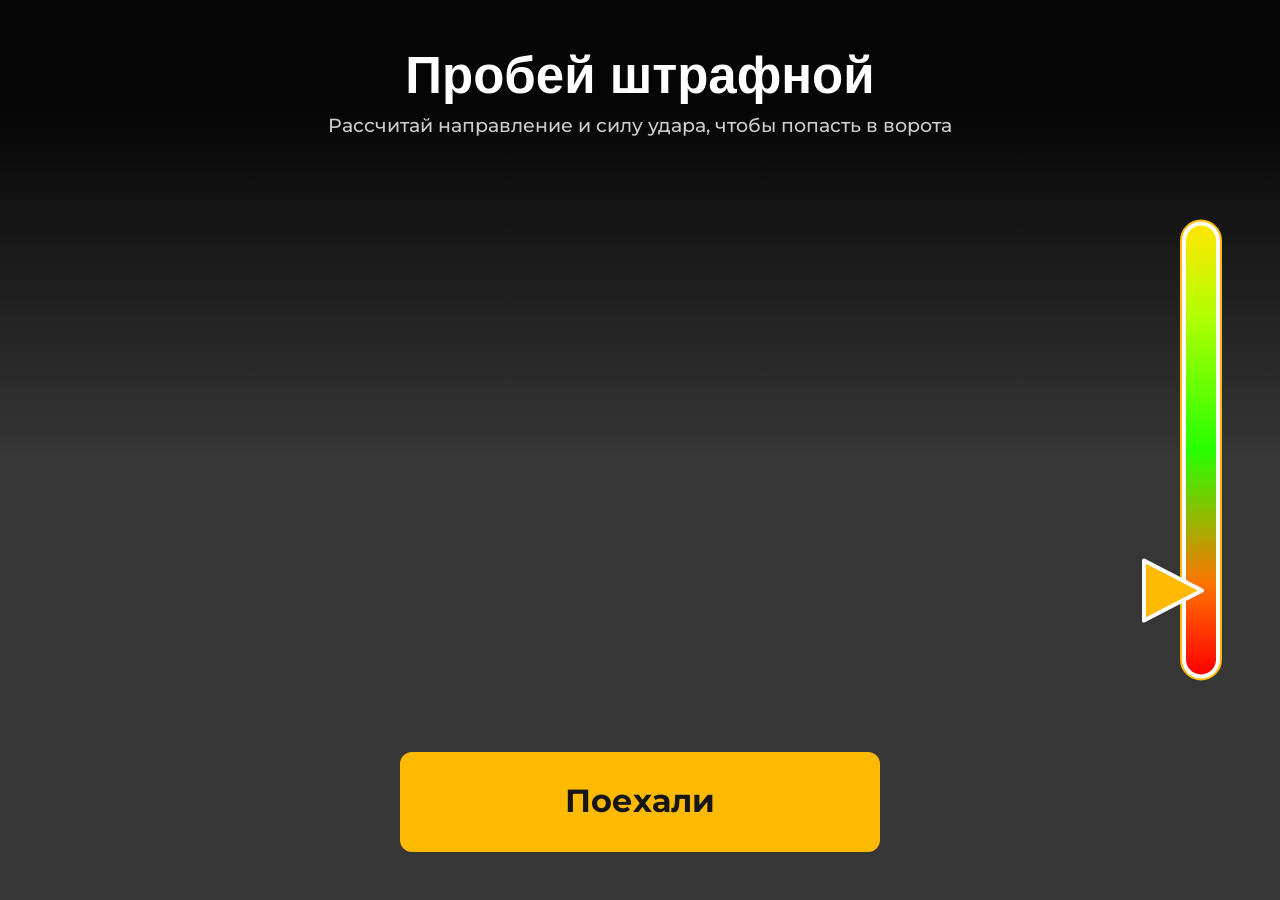
==== bombardier.html @ 2a54a5df "Add files via upload" ====
<!DOCTYPE html>
<html lang="ru">
<head>
    <meta charset="UTF-8">
    <meta name="viewport" content="width=device-width, initial-scale=1.0">
    <title>Мелбет - Пробей штрафной</title>
    <link rel="preconnect" href="https://fonts.googleapis.com">
    <link rel="preconnect" href="https://fonts.gstatic.com" crossorigin>
    <link href="https://fonts.googleapis.com/css2?family=Montserrat:wght@500;700&display=swap" rel="stylesheet">
    <link rel="stylesheet" href="bombardier.css">
</head>
<body>

    <main class="game-container">
        <div class="top-gradient"></div>

        <div class="game-content">
            <h1 class="game-title">Пробей штрафной</h1>
            <p class="game-subtitle">Рассчитай направление и силу удара, чтобы попасть в ворота</p>
        </div>

        <div class="scale-container">
            <div class="scale-arrow" id="scaleArrow"></div>
            <div class="scale-bar"></div>
        </div>
        
        <a class="game-btn" id="letsGoBtn" style="text-decoration: none; cursor: pointer;">
            <span class="btn-text" id="btnText">Поехали</span>
        </a>
    </main>

    <div class="screen-overlay" id="winScreen">
        <div class="screen-content-left">
            <div class="win-title-body">
                <h2 class="win-title">Точно в цель!</h2>
                <p class="win-subtitle">Ты повторил легендарный удар <br> Роналдиньо в матче Бразилия — Англия <br> на ЧМ-2002: мяч с дальнего штрафного <br> перелетел вратаря и оказался в воротах</p>
                <p class="win-small-text">Тебе доступен бонус</p>
            </div>
            <div class="win-buttons-layout">
                <a href="index.html?final=true" class="win-btn btn-yellow" style="text-decoration: none;">
                    <span class="win-btn-text">Забрать бонус</span>
                </a>
                <a href="challenge.html" class="win-btn btn-reverse" style="text-decoration: none;">
                    <span class="win-btn-text">Выбрать испытание</span>
                </a>
            </div>
        </div>
        <div class="screen-content-right">
            <div class="photo-card-wrapper">
                <img src="./imgs/goal.png" alt="Гол" class="win-safe-photo">
            </div>
        </div>
    </div>

    <div class="screen-overlay" id="loseScreen">
        <div class="screen-content-left">
            <div class="win-title-body">
                <h2 class="win-title">Не попал</h2>
                <p class="win-subtitle">Удар был близко, но точности не хватило. <br> Попробуй ещё раз или выбери другое <br> испытание</p>
            </div>
            <div class="win-buttons-layout">
                <a href="bombardier.html" class="win-btn btn-yellow" style="text-decoration: none;">
                    <span class="win-btn-text">Попробовать заново</span>
                </a>
                <a href="challenge.html" class="win-btn btn-reverse" style="text-decoration: none;">
                    <span class="win-btn-text">Другое испытание</span>
                </a>
            </div>
        </div>
        <div class="screen-content-right">
            <div class="photo-card-wrapper">
                <img src="./imgs/block.png" alt="Промах" class="win-safe-photo">
            </div>
        </div>
    </div>

    <script src="bombardier.js"></script>
</body>
</html>
---- bombardier.css ----
/* Базовый сброс стилей */
*, *::before, *::after {
    box-sizing: border-box;
    margin: 0;
    padding: 0;
}

html, body {
    height: 100%;
    background-color: #363636;
    font-family: 'Montserrat', sans-serif;
    overflow: hidden;
}

/* Главный полноэкранный контейнер */
.game-container {
    position: relative;
    display: flex;
    flex-direction: column;
    align-items: center; 
    justify-content: space-between; 
    height: 100vh; 
    width: 100%;
    padding: 32px 16px 48px 16px; 
    
    background-image: url('./imgs/bombardier.png');
    background-size: cover;
    background-position: center;
    background-repeat: no-repeat;
}

/* Верхний затемняющий градиент */
.top-gradient {
    position: absolute;
    width: 100%;
    height: 456px; 
    left: 0;
    top: 0;
    background: linear-gradient(180deg, rgba(0, 0, 0, 0.9) 23.4%, rgba(0, 0, 0, 0) 100%);
    pointer-events: none;
    z-index: 1;
}

/* Блок с текстами */
.game-content {
    position: relative;
    display: flex;
    flex-direction: column;
    align-items: center;
    gap: 10px; 
    text-align: center;
    margin-top: 16px; 
    z-index: 2;
}

.game-title {
    font-family: 'Futura', 'Arial Black', sans-serif;
    font-weight: 700;
    font-size: 51px; 
    line-height: 110%;
    color: #FFFFFF;
}

.game-subtitle {
    font-weight: 500;
    font-size: 19px; 
    line-height: 130%;
    color: #CDCDCD;
}

/* ==========================================================================
   ШКАЛА СИЛЫ
   ========================================================================= */
.scale-container {
    position: absolute;
    right: 5%; 
    top: 50%;
    transform: translateY(-50%);
    width: 88px; 
    height: 467px; 
    display: flex;
    align-items: center;
    justify-content: flex-end;
    z-index: 4;
}

.scale-bar {
    width: 30px; 
    height: 449px; 
    background: linear-gradient(180deg, #FFE600 0%, #B3FF00 20%, #26FF00 50%, #FF7300 80%, #FF0000 100%);
    border-radius: 48px; 
    
    position: relative; 
}

.scale-bar::before {
    content: "";
    position: absolute;
    top: -6px; left: -6px; bottom: -6px; right: -6px; 
    z-index: -1; 
    
    border-radius: 54px; 
    
    background-color: #FFFFFF; 
    
    border: 2px solid #FDBA01; 
}

.scale-arrow {
    position: absolute;
    
    width: 70px;
    height: 72px;
    
    left: 10px; 
    top: 0%; 
    
    background-image: url("data:image/svg+xml,%3Csvg width='70' height='72' viewBox='0 0 70 72' fill='none' xmlns='http://www.w3.org/2000/svg'%3E%3Cpath d='M64 36L6 66V6L64 36Z' fill='%23FDBA01' stroke='white' stroke-width='4' stroke-linejoin='round'/%3E%3C/svg%3E");
    background-size: contain;
    background-repeat: no-repeat;
    background-position: center;

    transform: translateY(-50%); 
    pointer-events: none;
    z-index: 10;
}

.game-btn {
    display: flex;
    flex-direction: row;
    justify-content: center;
    align-items: center;
    padding: 12px 32px 14px 32px;
    width: 480px;
    height: 100px;
    background: #FDBA01;
    border-radius: 12px;
    z-index: 3;
    transition: background-color 0.2s ease, transform 0.1s ease;
}

.btn-text {
    font-family: 'Montserrat', sans-serif;
    font-weight: 700;
    font-size: 32px;
    line-height: 110%;
    text-align: center;
    color: #161616;
}

.game-btn:hover { background-color: #e5a700; }
.game-btn:active { transform: scale(0.98); }

/* ==========================================================================
   ЭКРАНЫ ПОБЕДЫ И ПОРАЖЕНИЯ
   ========================================================================= */
.screen-overlay {
    position: fixed;
    top: 0;
    left: 0;
    width: 100vw;
    height: 100vh;
    display: none;
    grid-template-columns: 1fr 1fr;
    align-items: center;
    padding: 0 80px 0 128px;
    z-index: 100;
}

.screen-overlay.is-active { 
    display: grid !important; 
}

#winScreen { 
    background: #161616 url('./imgs/win.png') center / cover no-repeat; 
}
#loseScreen { 
    background: #161616 url('./imgs/lose.png') center / cover no-repeat; 
}

.screen-content-left { display: flex; flex-direction: column; gap: 32px; }
.win-title-body { display: flex; flex-direction: column; gap: 13px; }

.win-title {
    font-family: 'Futura', 'Arial Black', sans-serif;
    font-weight: 700;
    font-size: 64px;
    line-height: 100%;
    color: #FFFFFF;
    text-transform: none;
}

.win-subtitle { 
    font-family: 'Montserrat', sans-serif;
    font-size: 26px; 
    line-height: 130%; 
    color: #CDCDCD; 
}

.win-small-text {
    font-family: 'Montserrat', sans-serif;
    font-size: 18px;
    font-weight: 500;
    color: #FFFFFF;
    opacity: 0.8;
    margin-top: 4px;
}

.win-buttons-layout { display: flex; flex-direction: column; gap: 16px; }

.win-btn {
    display: flex;
    justify-content: center;
    align-items: center;
    width: 384px;
    height: 80px;
    border-radius: 10px;
    cursor: pointer;
    text-decoration: none;
    box-sizing: border-box;
    transition: transform 0.1s ease, background-color 0.2s ease;
}

.btn-yellow { background: #FDBA01; }
.btn-yellow:hover { background: #e5a700; }

.btn-reverse {
    background: #161616;
    border: 1.5px solid #FDBA01;
}
.btn-reverse:hover { 
    background: rgba(253, 186, 1, 0.08); 
}

.win-btn-text { 
    font-family: 'Montserrat', sans-serif;
    font-weight: 700; 
    font-size: 26px; 
    color: #161616; 
}
.btn-reverse .win-btn-text { color: #FDBA01; }
.win-btn:active { transform: scale(0.98); }

.screen-content-right { display: flex; justify-content: center; align-items: center; }

/* РАМКА ДЛЯ ФОТО */
.photo-card-wrapper {
    position: relative;
    width: 857px;
    height: 574px;
    border: 14px solid #FFFFFF;
    border-radius: 30px;
    transform: rotate(-5.25deg);
    overflow: hidden;
    box-sizing: border-box;
    box-shadow: 0px 14px 40px rgba(0, 0, 0, 0.5);
    background: #222;
}

.win-safe-photo { 
    width: 100%; 
    height: 100%; 
    object-fit: cover; 
    display: block; 
}
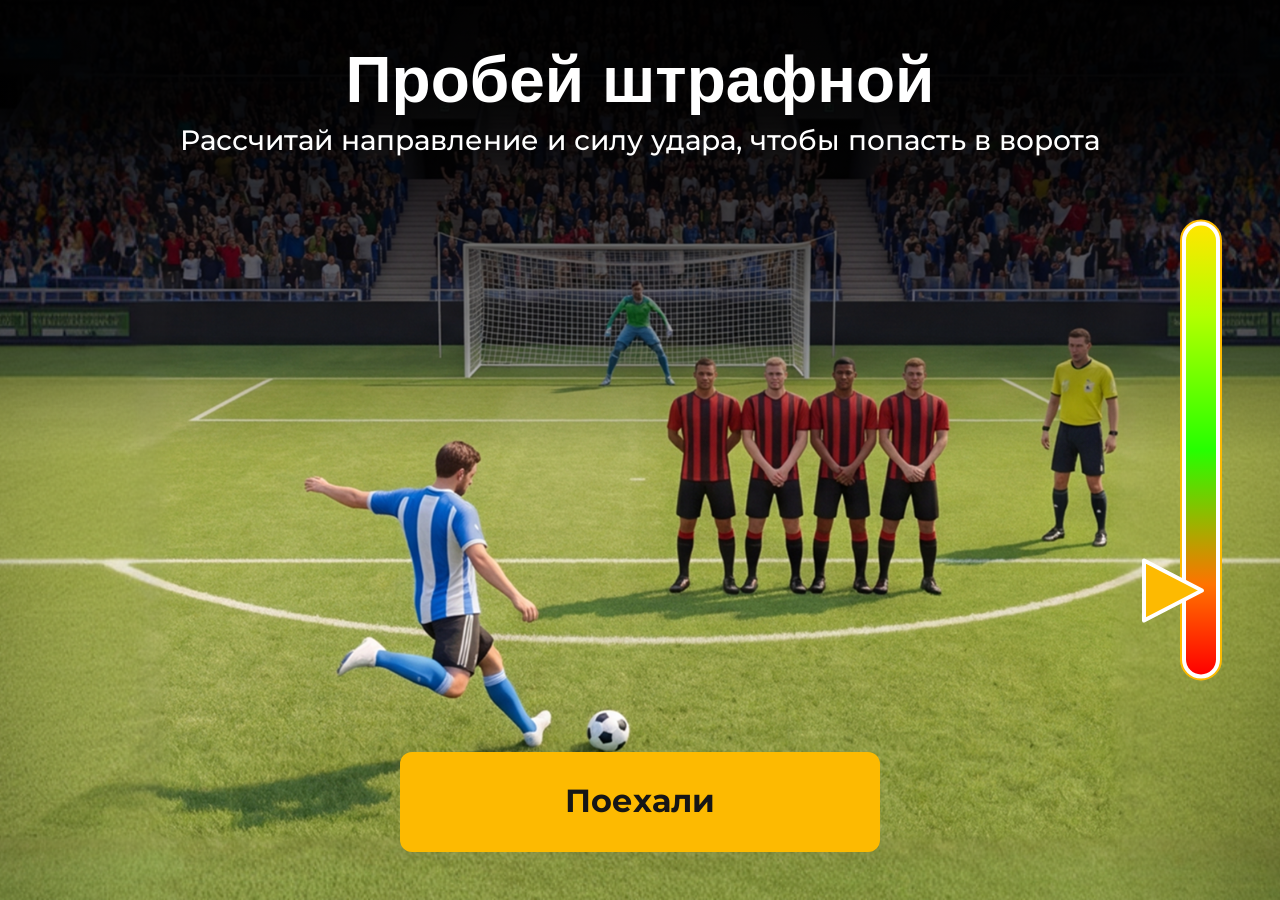
==== commit 67ddf4fa: "Add files via upload" ====
--- a/bombardier.html
+++ b/bombardier.html
@@ -41,7 +41,7 @@
                     <span class="win-btn-text">Забрать бонус</span>
                 </a>
                 <a href="challenge.html" class="win-btn btn-reverse" style="text-decoration: none;">
-                    <span class="win-btn-text">Выбрать испытание</span>
+                    <span class="win-btn-text">Другое испытание</span>
                 </a>
             </div>
         </div>
--- a/bombardier.css
+++ b/bombardier.css
@@ -56,16 +56,17 @@
 .game-title {
     font-family: 'Futura', 'Arial Black', sans-serif;
     font-weight: 700;
-    font-size: 51px; 
-    line-height: 110%;
+    font-size: 64px; 
+    line-height: 100%;
     color: #FFFFFF;
 }
 
 .game-subtitle {
     font-weight: 500;
-    font-size: 19px; 
+    font-size: 28px;
     line-height: 130%;
-    color: #CDCDCD;
+    color: #FFFFFF;
+    white-space: nowrap;
 }
 
 /* ==========================================================================
